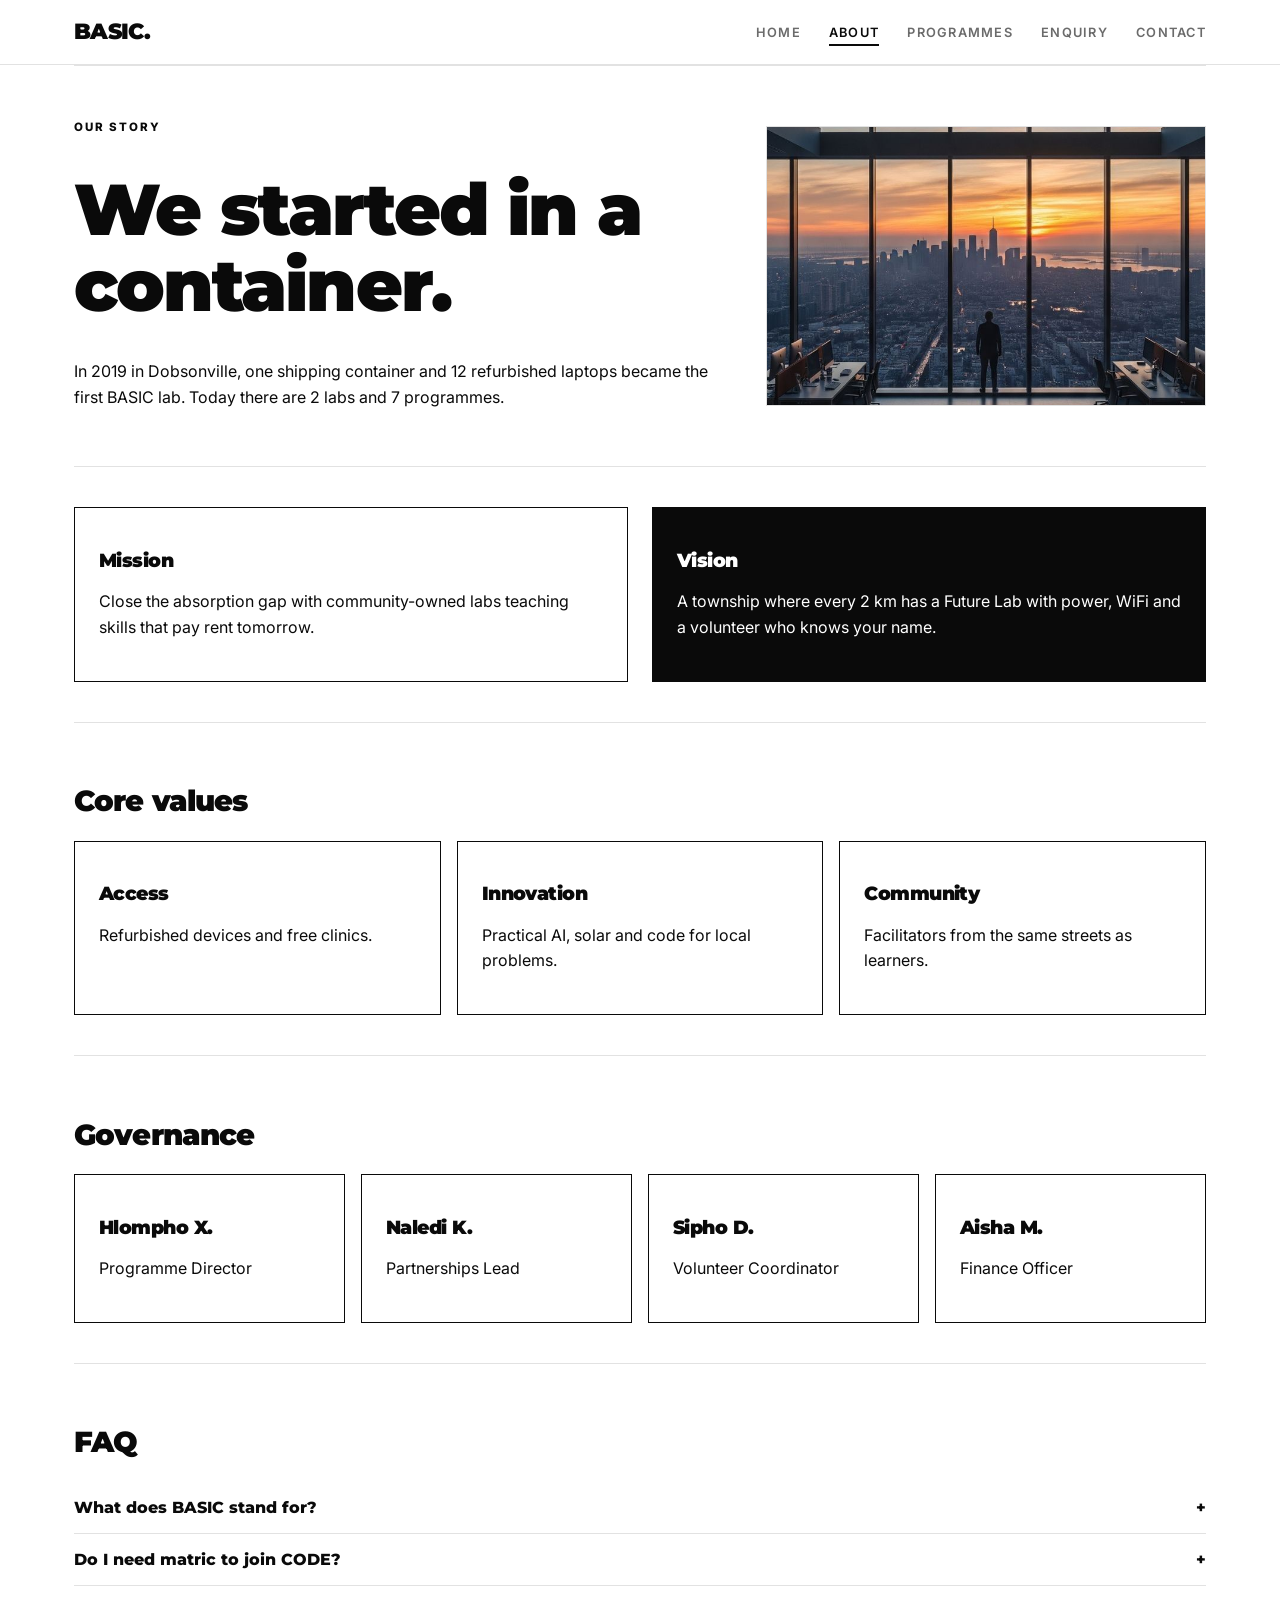
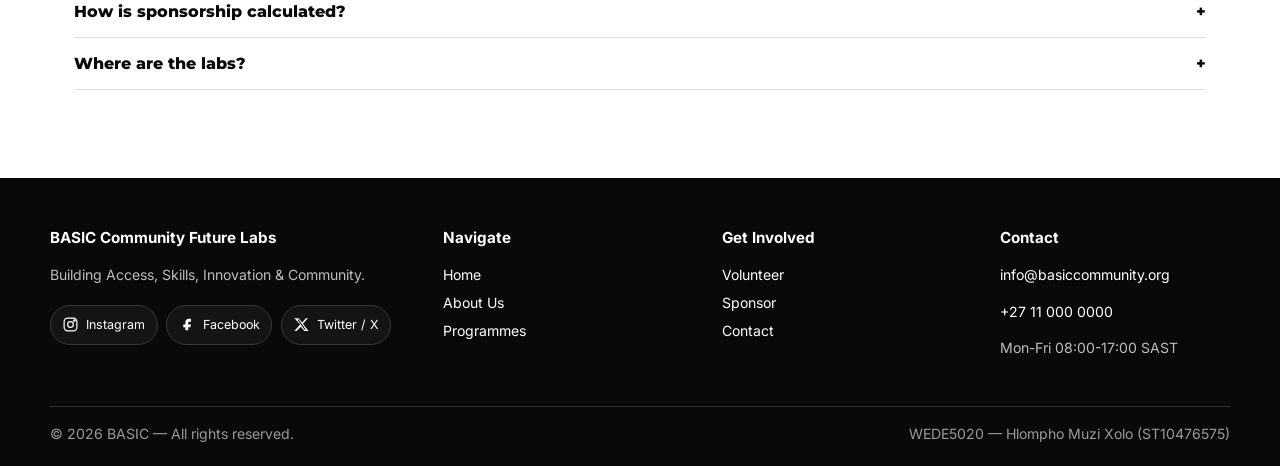
==== about.html @ a955abff "Build BASIC Community Future Labs website Co-authored-by: Copilot <223556219+Copilot@users.noreply.g" ====
<!DOCTYPE html>
<html lang="en">
<head>
<meta charset="UTF-8">
<meta name="viewport" content="width=device-width,initial-scale=1">
<title>About BASIC | Mission, Vision &amp; Team</title>
<meta name="description" content="Our story, mission, vision, values, governance and FAQ for BASIC Community Future Labs.">
<meta name="keywords" content="BASIC, about BASIC, mission, vision, core values, governance, FAQ, community labs, youth, Dobsonville, Umlazi, South Africa, Johannesburg, Durban">
<meta name="author" content="Hlompho Muzi Xolo">
<meta name="robots" content="index,follow">
<meta name="theme-color" content="#000000">
<!-- Add your live URL after deploying, e.g. https://your-site.netlify.app/about.html -->
<!-- <link rel="canonical" href="https://YOUR-SITE-URL/about.html"> -->

<!-- Open Graph / Twitter -->
<meta property="og:title" content="About BASIC | Mission, Vision &amp; Team">
<meta property="og:description" content="Our story, mission, vision, values, governance and FAQ for BASIC Community Future Labs.">
<meta property="og:type" content="website">
<meta property="og:site_name" content="BASIC">
<meta property="og:locale" content="en_ZA">
<meta property="og:image" content="images/TOGETHER.jpg">
<meta property="og:image:alt" content="BASIC makers working together in an urban workshop">
<meta name="twitter:card" content="summary_large_image">
<meta name="twitter:title" content="About BASIC | Mission, Vision &amp; Team">
<meta name="twitter:description" content="From one shipping container in Dobsonville to 2 labs and 7 programmes.">

<link rel="icon" href="images/favicon.svg" type="image/svg+xml">

<link rel="preconnect" href="https://fonts.googleapis.com">
<link rel="preconnect" href="https://fonts.gstatic.com" crossorigin>
<link href="https://fonts.googleapis.com/css2?family=Inter:wght@400;600;800&family=Montserrat:wght@700;900&display=swap" rel="stylesheet">
<link rel="stylesheet" href="css/style.css">
<link rel="stylesheet" href="css/part3.css">
<link rel="preload" as="image" href="images/visual.jpg">

<!-- Structured data: About page, organisation and FAQ -->
<script type="application/ld+json">
{
  "@context": "https://schema.org",
  "@graph": [
    {
      "@type": "AboutPage",
      "name": "About BASIC | Mission, Vision & Team",
      "description": "Our story, mission, vision, values, governance and FAQ for BASIC Community Future Labs.",
      "mainEntity": { "@id": "#basic" }
    },
    {
      "@type": "NGO",
      "@id": "#basic",
      "name": "BASIC",
      "alternateName": "Building Access, Skills, Innovation & Community",
      "foundingDate": "2019",
      "foundingLocation": "Dobsonville, Johannesburg",
      "email": "info@basiccommunity.org",
      "areaServed": ["Johannesburg", "Durban"],
      "founder": { "@type": "Person", "name": "Hlompho Muzi Xolo", "jobTitle": "Programme Director" }
    },
    {
      "@type": "FAQPage",
      "mainEntity": [
        {
          "@type": "Question",
          "name": "What does BASIC stand for?",
          "acceptedAnswer": { "@type": "Answer", "text": "Building Access, Skills, Innovation & Community." }
        },
        {
          "@type": "Question",
          "name": "Do I need matric to join CODE?",
          "acceptedAnswer": { "@type": "Answer", "text": "No. Beginner means beginner. We test attitude, not certificates." }
        },
        {
          "@type": "Question",
          "name": "How is sponsorship calculated?",
          "acceptedAnswer": { "@type": "Answer", "text": "Base rate x months / 12 x tier (Community 0.7, Standard 1, Premium 1.5). Bases: Lab R25,000, Programme R12,000, Equipment R8,000." }
        },
        {
          "@type": "Question",
          "name": "Where are the labs?",
          "acceptedAnswer": { "@type": "Answer", "text": "Dobsonville, Johannesburg and Umlazi, Durban. See the Contact page." }
        }
      ]
    }
  ]
}
</script>
</head>

<body>
<a class="skip" href="#main">Skip to main content</a>

<header>
  <div class="wrap bar">
    <a class="logo" href="index.html" aria-label="BASIC home">BASIC.</a>
    <button type="button" class="nav-toggle" aria-label="Toggle menu" aria-expanded="false" aria-controls="nav">&#9776;</button>
    <nav id="nav" aria-label="Main">
      <a href="index.html">Home</a>
      <a href="about.html" class="active" aria-current="page">About</a>
      <a href="programmes.html">Programmes</a>
      <a href="enquiry.html">Enquiry</a>
      <a href="contact.html">Contact</a>
    </nav>
  </div>
</header>

<main id="main" class="wrap" tabindex="-1">

  <section class="about-hero reveal" aria-labelledby="about-title">
    <div>
      <p class="kicker">OUR STORY</p>
      <h1 id="about-title">We started in a container.</h1>
      <p>In 2019 in Dobsonville, one shipping container and 12 refurbished laptops became the first BASIC lab. Today there are 2 labs and 7 programmes.</p>
    </div>
    <img src="images/visual.jpg" alt="BASIC community members learning and working together" fetchpriority="high" decoding="async">
  </section>

  <section class="reveal two" aria-label="Mission and vision">
    <div class="card">
      <h3>Mission</h3>
      <p>Close the absorption gap with community-owned labs teaching skills that pay rent tomorrow.</p>
    </div>
    <div class="card dark">
      <h3>Vision</h3>
      <p>A township where every 2&nbsp;km has a Future Lab with power, WiFi and a volunteer who knows your name.</p>
    </div>
  </section>

  <section class="reveal" aria-labelledby="values-title">
    <h2 id="values-title">Core values</h2>
    <div class="three">
      <div class="card"><h3>Access</h3><p>Refurbished devices and free clinics.</p></div>
      <div class="card"><h3>Innovation</h3><p>Practical AI, solar and code for local problems.</p></div>
      <div class="card"><h3>Community</h3><p>Facilitators from the same streets as learners.</p></div>
    </div>
  </section>

  <section class="reveal" aria-labelledby="gov-title">
    <h2 id="gov-title">Governance</h2>
    <div class="four">
      <div class="card"><h3>Hlompho X.</h3><p>Programme Director</p></div>
      <div class="card"><h3>Naledi K.</h3><p>Partnerships Lead</p></div>
      <div class="card"><h3>Sipho D.</h3><p>Volunteer Coordinator</p></div>
      <div class="card"><h3>Aisha M.</h3><p>Finance Officer</p></div>
    </div>
  </section>

  <section class="reveal" aria-labelledby="faq-title">
    <h2 id="faq-title">FAQ</h2>
    <div class="accordion">
      <div class="acc-item">
        <button type="button" class="acc-btn" id="faq-q1" aria-expanded="false" aria-controls="faq-a1">What does BASIC stand for?<span aria-hidden="true">+</span></button>
        <div class="acc-panel" id="faq-a1" role="region" aria-labelledby="faq-q1"><p>Building Access, Skills, Innovation &amp; Community.</p></div>
      </div>
      <div class="acc-item">
        <button type="button" class="acc-btn" id="faq-q2" aria-expanded="false" aria-controls="faq-a2">Do I need matric to join CODE?<span aria-hidden="true">+</span></button>
        <div class="acc-panel" id="faq-a2" role="region" aria-labelledby="faq-q2"><p>No. Beginner means beginner. We test attitude, not certificates.</p></div>
      </div>
      <div class="acc-item">
        <button type="button" class="acc-btn" id="faq-q3" aria-expanded="false" aria-controls="faq-a3">How is sponsorship calculated?<span aria-hidden="true">+</span></button>
        <div class="acc-panel" id="faq-a3" role="region" aria-labelledby="faq-q3"><p>Base rate &times; months / 12 &times; tier (Community 0.7, Standard 1, Premium 1.5). Bases: Lab R25,000, Programme R12,000, Equipment R8,000.</p></div>
      </div>
      <div class="acc-item">
        <button type="button" class="acc-btn" id="faq-q4" aria-expanded="false" aria-controls="faq-a4">Where are the labs?<span aria-hidden="true">+</span></button>
        <div class="acc-panel" id="faq-a4" role="region" aria-labelledby="faq-q4"><p>Dobsonville, Johannesburg and Umlazi, Durban. See the <a href="contact.html">Contact page</a>.</p></div>
      </div>
    </div>
  </section>

</main>

<!-- Footer: professional contact and social information -->
<footer class="site-footer">
  <div class="container footer-grid">
    <div><h4>BASIC Community Future Labs</h4><p>Building Access, Skills, Innovation &amp; Community.</p><div class="footer-social" aria-label="Social media"><a href="https://www.instagram.com/" target="_blank" rel="noopener noreferrer" aria-label="Instagram"><svg viewBox="0 0 24 24" aria-hidden="true"><rect x="3" y="3" width="18" height="18" rx="5"></rect><circle cx="12" cy="12" r="4"></circle><circle cx="17.5" cy="6.5" r="1"></circle></svg><span>Instagram</span></a><a href="https://www.facebook.com/" target="_blank" rel="noopener noreferrer" aria-label="Facebook"><svg viewBox="0 0 24 24" aria-hidden="true"><path d="M14 8h3V4h-3c-3 0-5 2-5 5v3H6v4h3v4h4v-4h3l1-4h-4V9c0-.6.4-1 1-1z"></path></svg><span>Facebook</span></a><a href="https://twitter.com/" target="_blank" rel="noopener noreferrer" aria-label="Twitter"><svg viewBox="0 0 24 24" aria-hidden="true"><path d="M18 3h3l-7 8 8 10h-6l-5-6-6 6H2l8-9-8-9h6l5 6 5-6zm-2 16h2L8 5H6l10 14z"></path></svg><span>Twitter / X</span></a></div></div>
    <div><h4>Navigate</h4><ul><li><a href="index.html">Home</a></li><li><a href="about.html">About Us</a></li><li><a href="programmes.html">Programmes</a></li></ul></div>
    <div><h4>Get Involved</h4><ul><li><a href="enquiry.html">Volunteer</a></li><li><a href="enquiry.html">Sponsor</a></li><li><a href="contact.html">Contact</a></li></ul></div>
    <div><h4>Contact</h4><p><a href="mailto:info@basiccommunity.org">info@basiccommunity.org</a></p><p><a href="tel:+27110000000">+27 11 000 0000</a></p><p>Mon-Fri 08:00-17:00 SAST</p></div>
  </div>
  <div class="container footer-bottom"><p>&copy; 2026 BASIC — All rights reserved.</p><p>WEDE5020 — Hlompho Muzi Xolo (ST10476575)</p></div>
</footer>

<!-- Lightbox (hooks unchanged for js/part3.js) -->
<div class="lb" id="lb" role="dialog" aria-modal="true" aria-label="Image viewer">
  <button type="button" id="lb-x" aria-label="Close image viewer">Close</button>
  <button type="button" id="lb-p" aria-label="Previous image">&lsaquo;</button>
  <figure><img id="lb-img" alt=""><figcaption id="lb-cap"></figcaption></figure>
  <button type="button" id="lb-n" aria-label="Next image">&rsaquo;</button>
</div>

<!-- Modal (hooks unchanged for js/part3.js) -->
<div class="modal" id="modal" role="dialog" aria-modal="true" aria-labelledby="modal-title">
  <div class="box">
    <h3 id="modal-title">Thank you</h3>
    <p id="modal-text"></p>
    <button type="button" class="btn" id="modal-x">Close</button>
  </div>
</div>

<noscript><p style="text-align:center;padding:1rem">The FAQ answers and image viewer need JavaScript to open and close. Contact us at info@basiccommunity.org if you need them.</p></noscript>

<script src="js/part3.js"></script>
</body>
</html>
---- css/style.css ----
*{box-sizing:border-box}html{scroll-behavior:smooth}
:root{--bg:#fff;--soft:#f2f2f2;--text:#0a0a0a;--muted:#6b6b6b;--line:#e2e2e2}
@media(prefers-color-scheme:dark){:root{--bg:#0a0a0a;--soft:#151515;--text:#f5f5f5;--muted:#a0a0a0;--line:#2a2a2a}}
body{margin:0;font:16px/1.6 Inter,system-ui,sans-serif;background:var(--bg);color:var(--text)}
h1,h2,h3,.logo{font-family:Montserrat,sans-serif;font-weight:900;letter-spacing:-.03em;line-height:1.05}
h1{font-size:clamp(2.2rem,6vw,4.5rem);margin:.5em 0}h2{font-size:1.8rem}img{max-width:100%;display:block}
.wrap{max-width:1180px;margin:0 auto;padding:0 1.5rem}.skip{position:absolute;left:-999px}.skip:focus{left:.5rem;top:.5rem;background:#000;color:#fff;padding:.5rem 1rem;z-index:99}
header{position:sticky;top:0;z-index:40;background:var(--bg);border-bottom:1px solid var(--line)}.bar{display:flex;align-items:center;justify-content:space-between;height:64px}
.logo{font-size:1.4rem;text-decoration:none;color:inherit}nav a{margin-left:1.5rem;text-decoration:none;color:var(--muted);text-transform:uppercase;font-size:.8rem;letter-spacing:.1em;font-weight:600;border-bottom:2px solid transparent;padding-bottom:4px}
nav a:hover,nav a.active{color:var(--text);border-color:var(--text)}.nav-toggle{display:none;background:none;border:1px solid var(--line);color:inherit;font-size:1.3rem;padding:.2rem .7rem}
.btn{display:inline-block;background:var(--text);color:var(--bg);border:1px solid var(--text);padding:.8rem 1.5rem;text-transform:uppercase;letter-spacing:.1em;font-size:.8rem;font-weight:800;text-decoration:none;cursor:pointer;margin:.3rem .3rem .3rem 0}
.btn:hover,.btn:focus-visible{opacity:.8}.btn.ghost{background:transparent;color:var(--text)}
.hero{display:grid;grid-template-columns:1.1fr .9fr;gap:2rem;padding:4rem 0}.tag{border:1px solid var(--text);padding:.2rem .7rem;font-size:.7rem;text-transform:uppercase;letter-spacing:.1em;font-weight:700}
.stats{display:grid;grid-template-columns:1fr 1fr;gap:1rem;align-self:start;background:var(--soft);padding:1rem;border:1px solid var(--line)}.stats div{padding:1.2rem;border:1px solid var(--line)}.stats .dark,.card.dark{background:var(--text);color:var(--bg)}
.stats b{display:block;font:900 2.2rem Montserrat}.stats span{font-size:.75rem;text-transform:uppercase;letter-spacing:.06em}
section{padding:2.5rem 0;border-top:1px solid var(--line)}.two{display:grid;grid-template-columns:1fr 1fr;gap:1.5rem}.three{display:grid;grid-template-columns:repeat(3,1fr);gap:1rem}.four{display:grid;grid-template-columns:repeat(4,1fr);gap:1rem}
.card{border:1px solid var(--text);padding:1.5rem}.quote{background:var(--text);color:var(--bg);padding:2.5rem;font-size:1.3rem}
.tabs{display:flex;margin:1rem 0}.tab{padding:.8rem 1.5rem;border:1px solid var(--line);background:var(--bg);color:var(--text);cursor:pointer;text-transform:uppercase;font-weight:800;font-size:.75rem;letter-spacing:.1em}.tab.active{background:var(--text);color:var(--bg)}
.form{max-width:760px;border:1px solid var(--text);padding:1.5rem;margin-top:1rem}.fg{margin-bottom:1rem}label{display:block;font-size:.72rem;text-transform:uppercase;letter-spacing:.1em;font-weight:700}
input,select,textarea{width:100%;padding:.6rem;border:1px solid var(--text);background:var(--bg);color:var(--text);font:inherit;margin-top:.25rem}
footer{background:#000;color:#fff;margin-top:3rem;padding:2rem 0}.fgrid{display:grid;grid-template-columns:repeat(3,1fr);gap:2rem;font-size:.85rem}footer a{color:#fff}
@media(max-width:1024px){.four{grid-template-columns:1fr 1fr}.hero{grid-template-columns:1fr}}
@media(max-width:768px){.nav-toggle{display:block}nav{display:none;position:absolute;top:64px;left:0;right:0;background:var(--bg);border-bottom:1px solid var(--line);padding:1rem 1.5rem}nav.open{display:flex;flex-direction:column}nav a{margin:0;padding:.6rem 0}.two,.three,.fgrid{grid-template-columns:1fr}}
@media(max-width:480px){.four{grid-template-columns:1fr}.stats{grid-template-columns:1fr}}
---- css/part3.css ----
#splash{position:fixed;inset:0;z-index:100;background:#000;color:#fff;display:grid;place-items:center;font:900 clamp(3rem,12vw,7rem) Montserrat;animation:out .6s ease 2s forwards}@keyframes out{to{opacity:0;visibility:hidden}}
.reveal{opacity:0;transform:translateY(18px);transition:opacity .6s,transform .6s}.reveal.is-visible{opacity:1;transform:none}
.gallery-animation{width:100%;height:auto;max-height:420px;object-fit:cover;margin-bottom:10px}.gallery-grid{display:flex;gap:10px;overflow:hidden;align-items:stretch}.gallery-grid img{flex:0 0 calc((100% - 20px)/3);width:calc((100% - 20px)/3);aspect-ratio:4/3;object-fit:cover;background:#d9d9d9;filter:grayscale(1);cursor:zoom-in;animation:galleryMove 18s ease-in-out infinite alternate;transition:filter .3s}.gallery-grid img:first-child{flex-basis:44%;width:44%;aspect-ratio:16/9}.gallery-grid img:nth-child(2){flex-basis:28%;width:28%}@keyframes galleryMove{from{transform:translateX(-3px) scale(1)}to{transform:translateX(3px) scale(1.015)}}.gallery-grid img:hover{filter:none}
.lb{position:fixed;inset:0;z-index:90;background:rgba(0,0,0,.92);display:none;align-items:center;justify-content:center;gap:1rem;color:#fff}.lb.open{display:flex}.lb figure{margin:0;max-width:80vw;text-align:center}.lb img{max-height:70vh;margin:auto}.lb button{background:none;border:1px solid #fff;color:#fff;padding:.5rem 1rem;cursor:pointer}#lb-x{position:absolute;top:1rem;right:1rem}
.acc-btn{width:100%;display:flex;justify-content:space-between;padding:1rem 0;background:none;border:0;border-bottom:1px solid var(--line);color:inherit;font:800 1rem Montserrat;cursor:pointer;text-align:left}.acc-panel{max-height:0;overflow:hidden;transition:max-height .35s}.acc-panel p{color:var(--muted);margin:1rem 0}
.modal{position:fixed;inset:0;z-index:80;background:rgba(0,0,0,.6);display:none;place-items:center}.modal.open{display:grid}.modal .box{background:var(--bg);padding:2rem;max-width:520px;border:1px solid var(--text);white-space:pre-wrap}
.tools{display:flex;flex-wrap:wrap;gap:1rem;align-items:end;background:var(--soft);padding:1rem;border:1px solid var(--line)}.tools .fg{margin:0;flex:1;min-width:160px}#prog-count{font-weight:800;font-size:.8rem}
.prog{display:grid;grid-template-columns:150px 1fr 170px;gap:1.5rem;padding:1.5rem;border-bottom:1px solid var(--line)}.prog mark{background:#fef08a;color:#000}.badge{background:var(--text);color:var(--bg);padding:.1rem .5rem;font-weight:800;font-size:.75rem}
.field-error{color:#dc2626;font-size:.75rem;min-height:1em;display:block}input.invalid,textarea.invalid{border-color:#dc2626}input.valid,textarea.valid{border-color:#16a34a}
.form-result{margin-top:1rem;padding:1rem;background:var(--soft);border:1px dashed var(--text);white-space:pre-wrap;font:.8rem/1.6 monospace}.map{height:280px;background:var(--soft);border:1px solid var(--line);margin:.5rem 0}
@media(max-width:768px){.prog{grid-template-columns:1fr}.gallery-grid{grid-template-columns:1fr 1fr}}
@media(prefers-reduced-motion:reduce){.reveal{transition:none;opacity:1;transform:none}}

.progress{position:fixed;top:0;left:0;height:3px;width:0;background:var(--text);z-index:120}
#splash span{display:inline-block;animation:sl .5s both;animation-delay:calc(var(--i)*.12s)}@keyframes sl{from{transform:translateY(40px);opacity:0}}
.w{display:inline-block;overflow:hidden;vertical-align:bottom;padding-bottom:.08em}.w>span{display:inline-block;transform:translateY(110%);animation:up .8s cubic-bezier(.2,.8,.2,1) forwards;animation-delay:calc(var(--base,.1s) + var(--i)*80ms)}@keyframes up{to{transform:none}}
.marquee{overflow:hidden;background:var(--text);color:var(--bg);padding:.9rem 0;white-space:nowrap;margin:0 calc(50% - 50vw);width:100vw}
.track{display:inline-flex;animation:mq 30s linear infinite}.marquee:hover .track{animation-play-state:paused}.track span{padding-right:3rem;font:900 1rem Montserrat;letter-spacing:.2em}@keyframes mq{to{transform:translateX(-50%)}}
.reveal.is-visible .stagger>*{animation:rise .7s cubic-bezier(.2,.8,.2,1) backwards;animation-delay:calc(var(--base,.1s) + var(--i)*90ms)}@keyframes rise{from{opacity:0;transform:translateY(28px)}}
.card,.stats div{transition:transform .25s,box-shadow .25s}.card:hover{transform:translateY(-6px);box-shadow:6px 6px 0 var(--text)}.stats div:hover{transform:translateY(-4px)}
.btn{transition:transform .2s,box-shadow .2s,opacity .2s}.btn:hover{transform:translate(-2px,-2px);box-shadow:4px 4px 0 var(--muted);opacity:1}
nav a{transition:color .2s,border-color .2s}.gallery-grid img{transition:filter .4s,transform .4s}.gallery-grid img:hover{transform:scale(1.04);position:relative;z-index:2}
.prog{animation:rise .5s backwards;transition:background .2s}.prog:hover{background:var(--soft)}main{animation:fade .6s}@keyframes fade{from{opacity:0}}
@media(prefers-reduced-motion:reduce){*,*::before,*::after{animation-duration:.01ms!important;animation-iteration-count:1!important;transition-duration:.01ms!important}.w>span{transform:none}.track{animation:none}}

.hero-image{width:100vw;max-width:none;margin:0 calc(50% - 50vw) 1rem;border-top:1px solid var(--line);padding-top:1rem;text-align:center}.hero-image img{display:block;width:100%;height:360px;object-fit:cover;background:#e8e8e8}.hero-image figcaption{font-size:.75rem;color:var(--muted);text-transform:uppercase;letter-spacing:.08em;margin-top:.5rem}
.page-heading,.about-hero{display:grid;grid-template-columns:1.2fr .8fr;gap:2rem;align-items:center}.page-heading img,.about-hero img{width:100%;max-height:280px;object-fit:cover;border:1px solid var(--line)}.kicker{font-size:.72rem;font-weight:800;letter-spacing:.16em;text-transform:uppercase;margin-bottom:.5rem}.prog-image{width:150px;height:95px;object-fit:cover;margin-bottom:.75rem;border:1px solid var(--line)}
@media(max-width:768px){.page-heading,.about-hero{grid-template-columns:1fr}.page-heading img,.about-hero img{max-height:220px}.prog-image{width:100%;height:180px}.hero-image img{max-height:280px}.gallery-animation{max-height:260px}.gallery-grid{gap:8px;overflow-x:auto;scroll-snap-type:x mandatory}.gallery-grid img,.gallery-grid img:first-child,.gallery-grid img:nth-child(2){flex-basis:78%;width:78%;aspect-ratio:4/3;scroll-snap-align:start;animation:none}}

/* Professional footer */
.site-footer{background:#090909;color:#f5f5f5;padding:3rem 0 1.25rem}.site-footer .container{width:min(1180px,calc(100% - 3rem));margin-inline:auto}.footer-grid{display:grid;grid-template-columns:1.5fr repeat(3,1fr);gap:3rem}.site-footer h4{margin:0 0 .9rem;color:#fff;font-size:.95rem}.site-footer p,.site-footer li{color:#bdbdbd;font-size:.88rem}.site-footer ul{list-style:none;padding:0;margin:0}.site-footer li+li{margin-top:.35rem}.site-footer a{color:#fff;text-decoration:none}.site-footer a:hover{color:#f6c344}.footer-social{display:flex;flex-wrap:wrap;gap:.55rem;margin-top:1.15rem}.footer-social a{display:inline-flex;align-items:center;gap:.45rem;padding:.55rem .7rem;border:1px solid #383838;border-radius:999px;background:#141414;font-size:.78rem}.footer-social a:hover{border-color:#f6c344}.footer-social svg{width:17px;height:17px;fill:none;stroke:currentColor;stroke-width:1.7}.footer-social a:nth-child(2) svg,.footer-social a:nth-child(3) svg{fill:currentColor;stroke:none}.footer-bottom{display:flex;justify-content:space-between;gap:1rem;margin-top:2rem;padding-top:1rem;border-top:1px solid #303030;font-size:.78rem}.footer-bottom p{margin:0;color:#9a9a9a}
@media(max-width:900px){.footer-grid{grid-template-columns:1fr 1fr}.footer-bottom{flex-direction:column}.footer-social span{display:none}}
@media(max-width:520px){.site-footer .container{width:min(1180px,calc(100% - 2rem))}.footer-grid{grid-template-columns:1fr;gap:2rem}}

.gallery-animation {
  display: block;
  width: 100%;
  max-width: 720px;
  height: auto;
  margin: 1rem auto 2rem;
  border-radius: 12px;
}

.gallery-grid {
  display: grid;
  grid-template-columns: repeat(3, 1fr);
  gap: 1rem;
  overflow: visible;
}

.gallery-grid img,
.gallery-grid img:first-child,
.gallery-grid img:nth-child(2) {
  width: 100%;
  flex: none;
  aspect-ratio: 4 / 3;
  object-fit: cover;
  border-radius: 12px;
  filter: none;
  animation: none;
  cursor: pointer;
  transition: transform .25s ease, filter .25s ease;
}

.gallery-grid img:hover {
  transform: scale(1.03);
  filter: brightness(1.08);
}

/* Tablet: 2 columns */
@media (max-width: 900px) {
  .gallery-grid { grid-template-columns: repeat(2, 1fr); overflow: visible; }
}

/* Phone: 1 column */
@media (max-width: 520px) {
  .gallery-grid { grid-template-columns: 1fr; overflow: visible; }
}
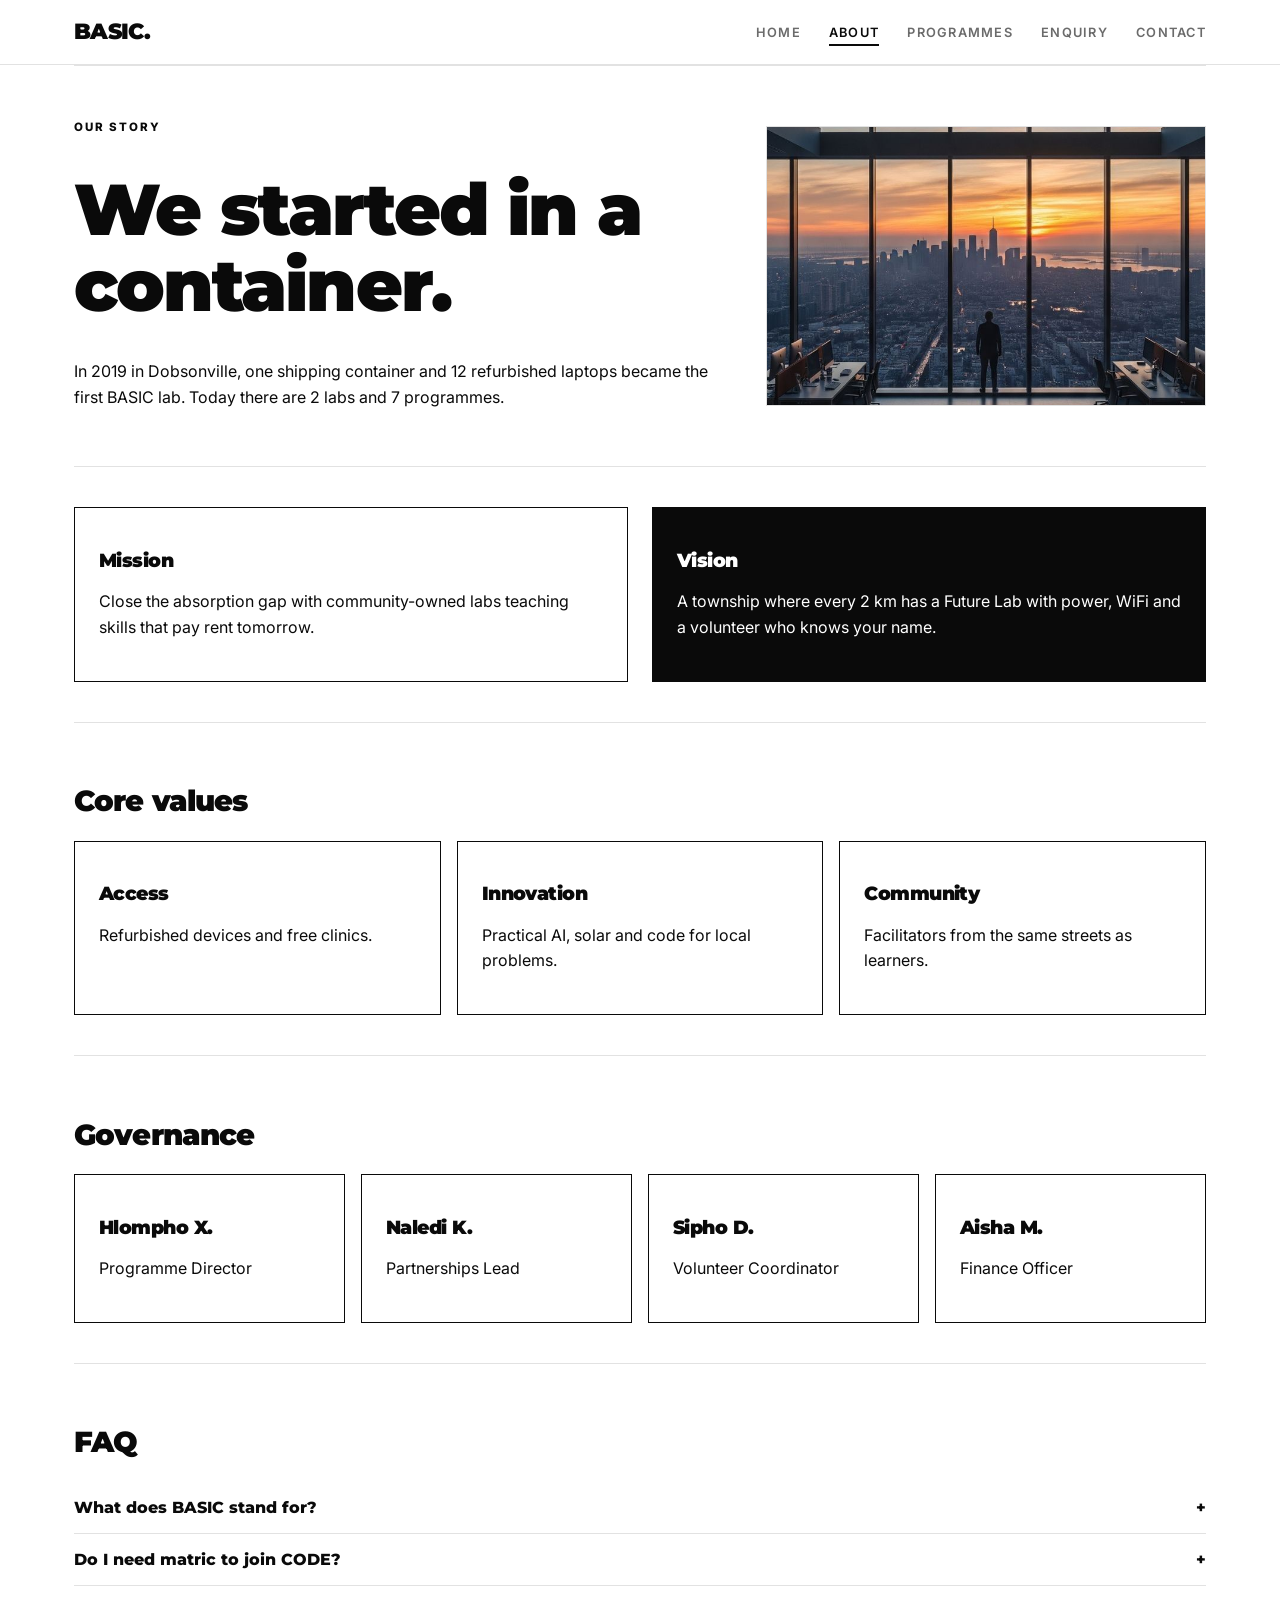
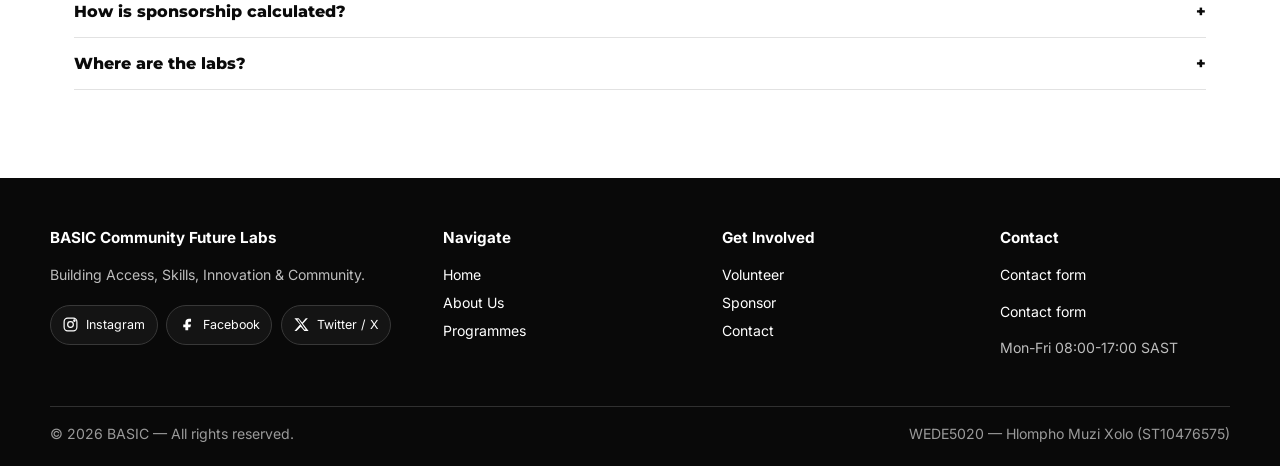
==== commit aaba8959: "Remove remaining placeholder contact details Co-authored-by: Copilot <223556219+Copilot@users.norepl" ====
--- a/about.html
+++ b/about.html
@@ -8,8 +8,8 @@
 <meta name="keywords" content="BASIC, about BASIC, mission, vision, core values, governance, FAQ, community labs, youth, Dobsonville, Umlazi, South Africa, Johannesburg, Durban">
 <meta name="author" content="Hlompho Muzi Xolo">
 <meta name="robots" content="index,follow">
-<meta name="theme-color" content="#000000">
-<!-- Add your live URL after deploying, e.g. https://your-site.netlify.app/about.html -->
+<meta name="theme-color" content="#000000"><link rel="canonical" href="https://44xolo.github.io/BASIC/about.html">
+
 <!-- <link rel="canonical" href="https://YOUR-SITE-URL/about.html"> -->
 
 <!-- Open Graph / Twitter -->
@@ -51,7 +51,7 @@
       "alternateName": "Building Access, Skills, Innovation & Community",
       "foundingDate": "2019",
       "foundingLocation": "Dobsonville, Johannesburg",
-      "email": "info@basiccommunity.org",
+      "email": "Use the contact form",
       "areaServed": ["Johannesburg", "Durban"],
       "founder": { "@type": "Person", "name": "Hlompho Muzi Xolo", "jobTitle": "Programme Director" }
     },
@@ -173,7 +173,7 @@
     <div><h4>BASIC Community Future Labs</h4><p>Building Access, Skills, Innovation &amp; Community.</p><div class="footer-social" aria-label="Social media"><a href="https://www.instagram.com/" target="_blank" rel="noopener noreferrer" aria-label="Instagram"><svg viewBox="0 0 24 24" aria-hidden="true"><rect x="3" y="3" width="18" height="18" rx="5"></rect><circle cx="12" cy="12" r="4"></circle><circle cx="17.5" cy="6.5" r="1"></circle></svg><span>Instagram</span></a><a href="https://www.facebook.com/" target="_blank" rel="noopener noreferrer" aria-label="Facebook"><svg viewBox="0 0 24 24" aria-hidden="true"><path d="M14 8h3V4h-3c-3 0-5 2-5 5v3H6v4h3v4h4v-4h3l1-4h-4V9c0-.6.4-1 1-1z"></path></svg><span>Facebook</span></a><a href="https://twitter.com/" target="_blank" rel="noopener noreferrer" aria-label="Twitter"><svg viewBox="0 0 24 24" aria-hidden="true"><path d="M18 3h3l-7 8 8 10h-6l-5-6-6 6H2l8-9-8-9h6l5 6 5-6zm-2 16h2L8 5H6l10 14z"></path></svg><span>Twitter / X</span></a></div></div>
     <div><h4>Navigate</h4><ul><li><a href="index.html">Home</a></li><li><a href="about.html">About Us</a></li><li><a href="programmes.html">Programmes</a></li></ul></div>
     <div><h4>Get Involved</h4><ul><li><a href="enquiry.html">Volunteer</a></li><li><a href="enquiry.html">Sponsor</a></li><li><a href="contact.html">Contact</a></li></ul></div>
-    <div><h4>Contact</h4><p><a href="mailto:info@basiccommunity.org">info@basiccommunity.org</a></p><p><a href="tel:+27110000000">+27 11 000 0000</a></p><p>Mon-Fri 08:00-17:00 SAST</p></div>
+    <div><h4>Contact</h4><p><a href="contact.html">Contact form</a></p><p><a href="contact.html">Contact form</a></p><p>Mon-Fri 08:00-17:00 SAST</p></div>
   </div>
   <div class="container footer-bottom"><p>&copy; 2026 BASIC — All rights reserved.</p><p>WEDE5020 — Hlompho Muzi Xolo (ST10476575)</p></div>
 </footer>
@@ -195,7 +195,7 @@
   </div>
 </div>
 
-<noscript><p style="text-align:center;padding:1rem">The FAQ answers and image viewer need JavaScript to open and close. Contact us at info@basiccommunity.org if you need them.</p></noscript>
+<noscript><p style="text-align:center;padding:1rem">The FAQ answers and image viewer need JavaScript to open and close. Contact us at Contact form if you need them.</p></noscript>
 
 <script src="js/part3.js"></script>
 </body>
--- a/css/style.css
+++ b/css/style.css
@@ -22,3 +22,11 @@
 @media(max-width:1024px){.four{grid-template-columns:1fr 1fr}.hero{grid-template-columns:1fr}}
 @media(max-width:768px){.nav-toggle{display:block}nav{display:none;position:absolute;top:64px;left:0;right:0;background:var(--bg);border-bottom:1px solid var(--line);padding:1rem 1.5rem}nav.open{display:flex;flex-direction:column}nav a{margin:0;padding:.6rem 0}.two,.three,.fgrid{grid-template-columns:1fr}}
 @media(max-width:480px){.four{grid-template-columns:1fr}.stats{grid-template-columns:1fr}}
+
+/* Consistent keyboard and interaction states */
+a:focus-visible,button:focus-visible,input:focus-visible,select:focus-visible,textarea:focus-visible,[tabindex]:focus-visible{outline:3px solid #f6c344;outline-offset:3px}
+a:active,button:active,.btn:active{transform:translateY(1px)}
+button:disabled,input:disabled,select:disabled,textarea:disabled{cursor:not-allowed;opacity:.55}
+input[type="checkbox"]:checked,input[type="radio"]:checked{accent-color:var(--text)}
+.tab[aria-selected="true"]{background:var(--text);color:var(--bg)}
+.acc-btn[aria-expanded="true"]{border-bottom-color:#f6c344}
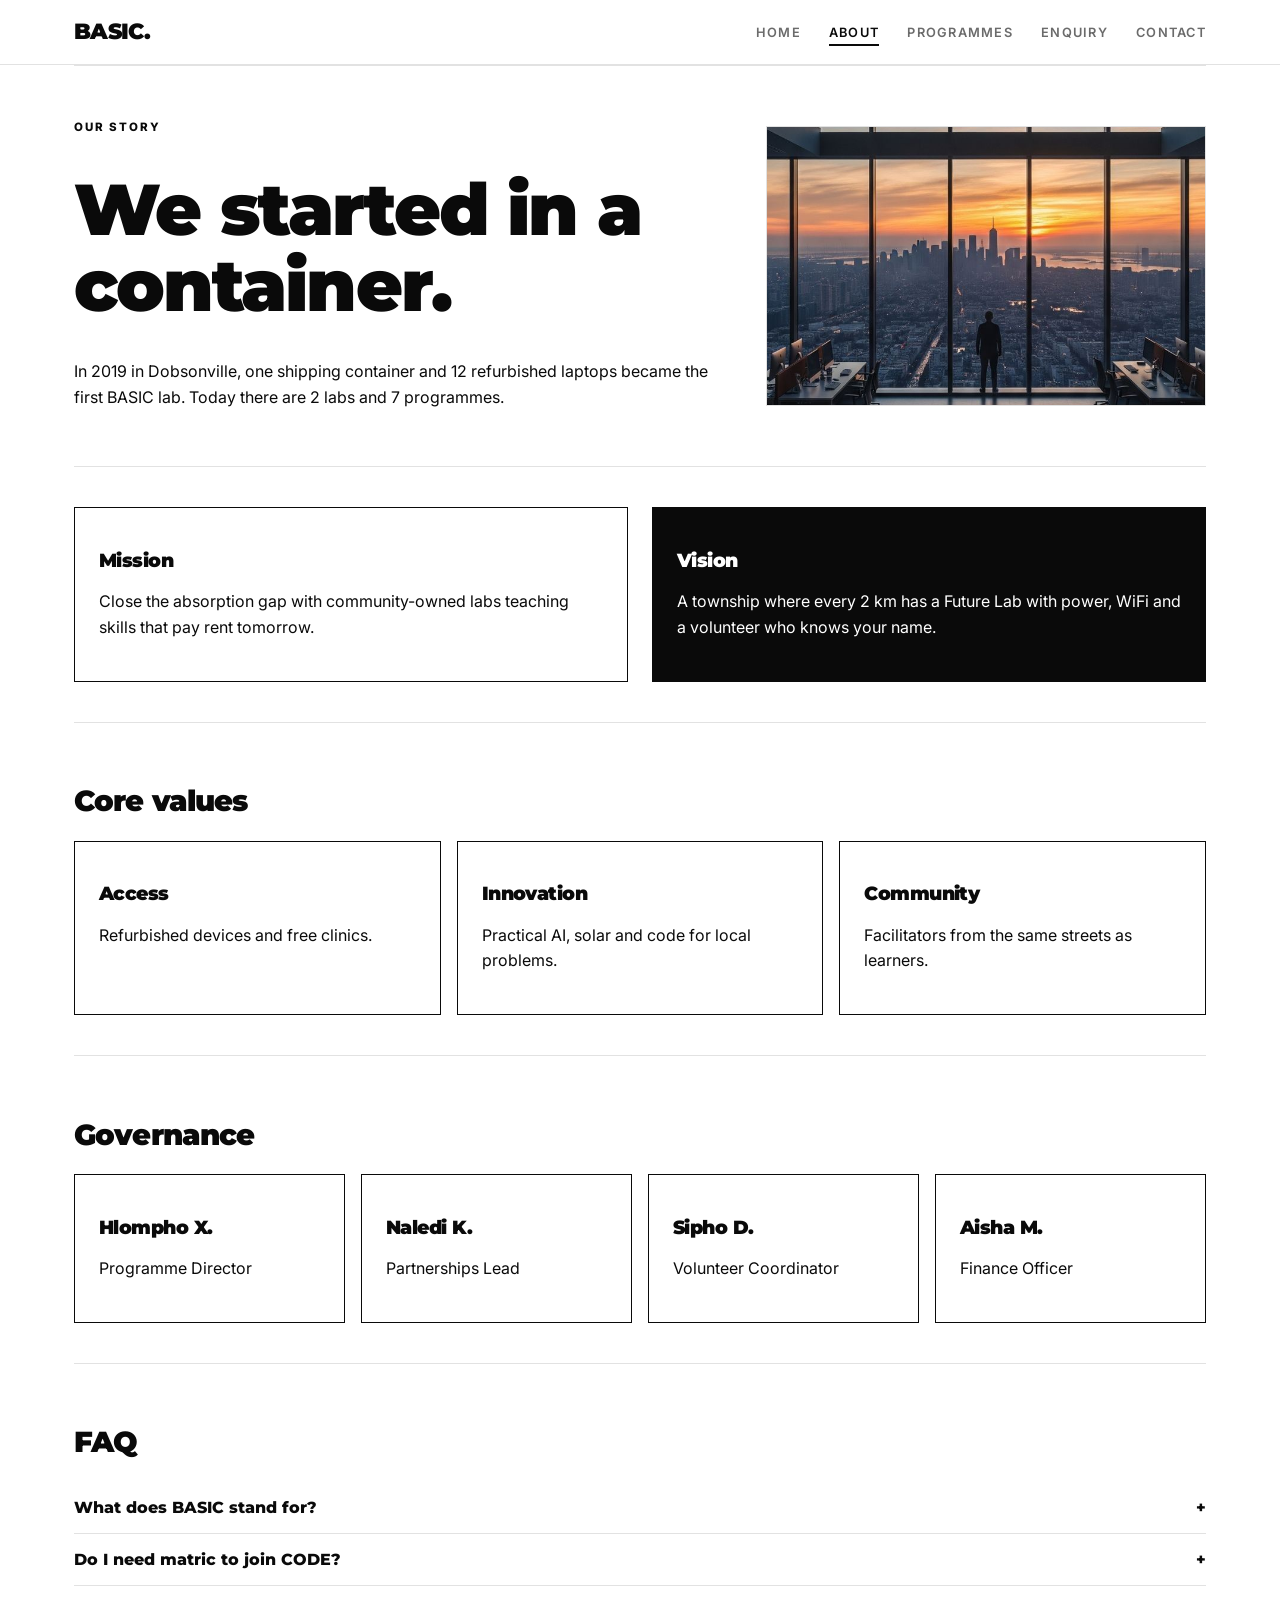
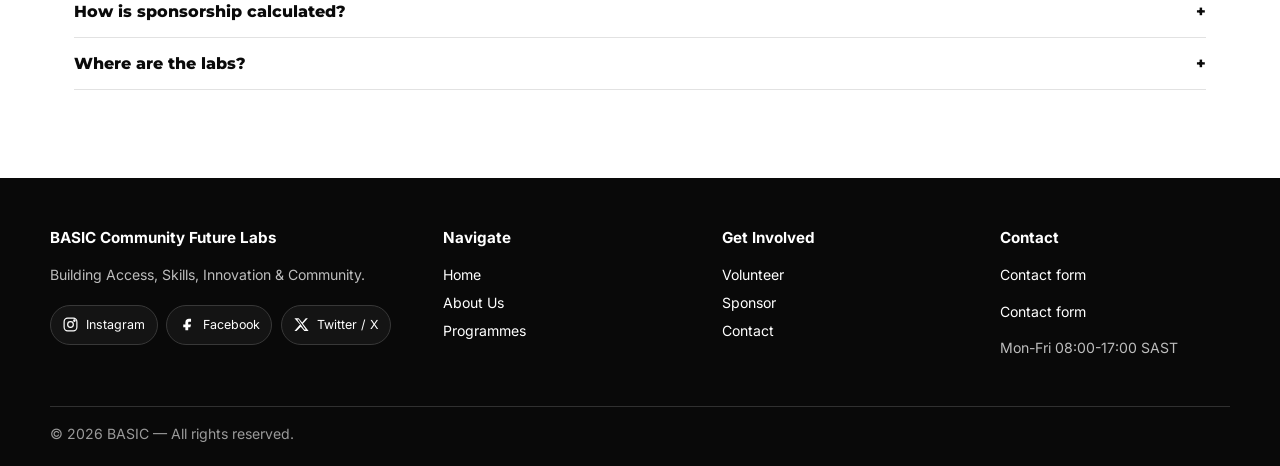
==== commit f252b06c: "docs: update project documentation and accessibility Co-authored-by: Copilot <223556219+Copilot@user" ====
--- a/about.html
+++ b/about.html
@@ -4,21 +4,19 @@
 <meta charset="UTF-8">
 <meta name="viewport" content="width=device-width,initial-scale=1">
 <title>About BASIC | Mission, Vision &amp; Team</title>
-<meta name="description" content="Our story, mission, vision, values, governance and FAQ for BASIC Community Future Labs.">
+<meta name="description" content="Discover BASIC Community Future Labs, our South African community story, mission, vision, values, governance, team and answers to frequently asked questions.">
 <meta name="keywords" content="BASIC, about BASIC, mission, vision, core values, governance, FAQ, community labs, youth, Dobsonville, Umlazi, South Africa, Johannesburg, Durban">
 <meta name="author" content="Hlompho Muzi Xolo">
 <meta name="robots" content="index,follow">
 <meta name="theme-color" content="#000000"><link rel="canonical" href="https://44xolo.github.io/BASIC/about.html">
 
-<!-- <link rel="canonical" href="https://YOUR-SITE-URL/about.html"> -->
-
-<!-- Open Graph / Twitter -->
+<!-- Social media preview information helps platforms display a useful title, description and image when this page is shared. -->
 <meta property="og:title" content="About BASIC | Mission, Vision &amp; Team">
-<meta property="og:description" content="Our story, mission, vision, values, governance and FAQ for BASIC Community Future Labs.">
+<meta property="og:description" content="Discover BASIC Community Future Labs, our South African community story, mission, vision, values, governance, team and answers to frequently asked questions.">
 <meta property="og:type" content="website">
 <meta property="og:site_name" content="BASIC">
 <meta property="og:locale" content="en_ZA">
-<meta property="og:image" content="images/TOGETHER.jpg">
+<meta property="og:image" content="https://44xolo.github.io/BASIC/images/TOGETHER.jpg">
 <meta property="og:image:alt" content="BASIC makers working together in an urban workshop">
 <meta name="twitter:card" content="summary_large_image">
 <meta name="twitter:title" content="About BASIC | Mission, Vision &amp; Team">
@@ -33,7 +31,7 @@
 <link rel="stylesheet" href="css/part3.css">
 <link rel="preload" as="image" href="images/visual.jpg">
 
-<!-- Structured data: About page, organisation and FAQ -->
+<!-- Search-engine structured data describes this About page, the organisation and its FAQ questions in a format search engines can understand. -->
 <script type="application/ld+json">
 {
   "@context": "https://schema.org",
@@ -86,8 +84,10 @@
 </head>
 
 <body>
+<!-- Keyboard and screen-reader users can select this link to bypass the navigation and move directly to the main page content. -->
 <a class="skip" href="#main">Skip to main content</a>
 
+<!-- The header contains the site identity and the main navigation links. -->
 <header>
   <div class="wrap bar">
     <a class="logo" href="index.html" aria-label="BASIC home">BASIC.</a>
@@ -102,8 +102,10 @@
   </div>
 </header>
 
+<!-- The main element contains the unique About page content. Each labelled section supports clear reading order and navigation. -->
 <main id="main" class="wrap" tabindex="-1">
 
+  <!-- Opening story: introduces how BASIC began and why the organisation exists. -->
   <section class="about-hero reveal" aria-labelledby="about-title">
     <div>
       <p class="kicker">OUR STORY</p>
@@ -113,6 +115,7 @@
     <img src="images/visual.jpg" alt="BASIC community members learning and working together" fetchpriority="high" decoding="async">
   </section>
 
+  <!-- Mission and vision cards explain the organisation's purpose and long-term goal. -->
   <section class="reveal two" aria-label="Mission and vision">
     <div class="card">
       <h3>Mission</h3>
@@ -124,6 +127,7 @@
     </div>
   </section>
 
+  <!-- The three values describe the principles that guide BASIC programmes. -->
   <section class="reveal" aria-labelledby="values-title">
     <h2 id="values-title">Core values</h2>
     <div class="three">
@@ -133,6 +137,7 @@
     </div>
   </section>
 
+  <!-- Governance cards provide the names and responsibilities of key team roles. -->
   <section class="reveal" aria-labelledby="gov-title">
     <h2 id="gov-title">Governance</h2>
     <div class="four">
@@ -143,6 +148,7 @@
     </div>
   </section>
 
+  <!-- The FAQ uses buttons and expandable panels. JavaScript updates these panels when a visitor selects a question. -->
   <section class="reveal" aria-labelledby="faq-title">
     <h2 id="faq-title">FAQ</h2>
     <div class="accordion">
@@ -167,7 +173,7 @@
 
 </main>
 
-<!-- Footer: professional contact and social information -->
+<!-- The footer repeats useful navigation and social links and identifies the organisation and student. -->
 <footer class="site-footer">
   <div class="container footer-grid">
     <div><h4>BASIC Community Future Labs</h4><p>Building Access, Skills, Innovation &amp; Community.</p><div class="footer-social" aria-label="Social media"><a href="https://www.instagram.com/" target="_blank" rel="noopener noreferrer" aria-label="Instagram"><svg viewBox="0 0 24 24" aria-hidden="true"><rect x="3" y="3" width="18" height="18" rx="5"></rect><circle cx="12" cy="12" r="4"></circle><circle cx="17.5" cy="6.5" r="1"></circle></svg><span>Instagram</span></a><a href="https://www.facebook.com/" target="_blank" rel="noopener noreferrer" aria-label="Facebook"><svg viewBox="0 0 24 24" aria-hidden="true"><path d="M14 8h3V4h-3c-3 0-5 2-5 5v3H6v4h3v4h4v-4h3l1-4h-4V9c0-.6.4-1 1-1z"></path></svg><span>Facebook</span></a><a href="https://twitter.com/" target="_blank" rel="noopener noreferrer" aria-label="Twitter"><svg viewBox="0 0 24 24" aria-hidden="true"><path d="M18 3h3l-7 8 8 10h-6l-5-6-6 6H2l8-9-8-9h6l5 6 5-6zm-2 16h2L8 5H6l10 14z"></path></svg><span>Twitter / X</span></a></div></div>
@@ -175,10 +181,10 @@
     <div><h4>Get Involved</h4><ul><li><a href="enquiry.html">Volunteer</a></li><li><a href="enquiry.html">Sponsor</a></li><li><a href="contact.html">Contact</a></li></ul></div>
     <div><h4>Contact</h4><p><a href="contact.html">Contact form</a></p><p><a href="contact.html">Contact form</a></p><p>Mon-Fri 08:00-17:00 SAST</p></div>
   </div>
-  <div class="container footer-bottom"><p>&copy; 2026 BASIC — All rights reserved.</p><p>WEDE5020 — Hlompho Muzi Xolo (ST10476575)</p></div>
+  <div class="container footer-bottom"><p>&copy; 2026 BASIC — All rights reserved.</p></div>
 </footer>
 
-<!-- Lightbox (hooks unchanged for js/part3.js) -->
+<!-- The lightbox is hidden until JavaScript selects an image. Its controls allow visitors to close it or move to another image. -->
 <div class="lb" id="lb" role="dialog" aria-modal="true" aria-label="Image viewer">
   <button type="button" id="lb-x" aria-label="Close image viewer">Close</button>
   <button type="button" id="lb-p" aria-label="Previous image">&lsaquo;</button>
@@ -186,7 +192,7 @@
   <button type="button" id="lb-n" aria-label="Next image">&rsaquo;</button>
 </div>
 
-<!-- Modal (hooks unchanged for js/part3.js) -->
+<!-- The modal is hidden until JavaScript displays a short status message. Pressing its Close button removes the message. -->
 <div class="modal" id="modal" role="dialog" aria-modal="true" aria-labelledby="modal-title">
   <div class="box">
     <h3 id="modal-title">Thank you</h3>
@@ -195,8 +201,10 @@
   </div>
 </div>
 
-<noscript><p style="text-align:center;padding:1rem">The FAQ answers and image viewer need JavaScript to open and close. Contact us at Contact form if you need them.</p></noscript>
-
+<!-- This fallback remains visible when JavaScript is unavailable, explaining which enhanced interactions will not work. -->
+<noscript><p style="text-align:center;padding:1rem">The FAQ answers and image viewer need JavaScript to open and close. Use the <a href="contact.html">contact form</a> if you need assistance.</p></noscript>
+
+<!-- The shared script controls the navigation, accordion, lightbox and modal behaviour. -->
 <script src="js/part3.js"></script>
 </body>
 </html>
--- a/css/part3.css
+++ b/css/part3.css
@@ -1,7 +1,7 @@
 #splash{position:fixed;inset:0;z-index:100;background:#000;color:#fff;display:grid;place-items:center;font:900 clamp(3rem,12vw,7rem) Montserrat;animation:out .6s ease 2s forwards}@keyframes out{to{opacity:0;visibility:hidden}}
 .reveal{opacity:0;transform:translateY(18px);transition:opacity .6s,transform .6s}.reveal.is-visible{opacity:1;transform:none}
 .gallery-animation{width:100%;height:auto;max-height:420px;object-fit:cover;margin-bottom:10px}.gallery-grid{display:flex;gap:10px;overflow:hidden;align-items:stretch}.gallery-grid img{flex:0 0 calc((100% - 20px)/3);width:calc((100% - 20px)/3);aspect-ratio:4/3;object-fit:cover;background:#d9d9d9;filter:grayscale(1);cursor:zoom-in;animation:galleryMove 18s ease-in-out infinite alternate;transition:filter .3s}.gallery-grid img:first-child{flex-basis:44%;width:44%;aspect-ratio:16/9}.gallery-grid img:nth-child(2){flex-basis:28%;width:28%}@keyframes galleryMove{from{transform:translateX(-3px) scale(1)}to{transform:translateX(3px) scale(1.015)}}.gallery-grid img:hover{filter:none}
-.lb{position:fixed;inset:0;z-index:90;background:rgba(0,0,0,.92);display:none;align-items:center;justify-content:center;gap:1rem;color:#fff}.lb.open{display:flex}.lb figure{margin:0;max-width:80vw;text-align:center}.lb img{max-height:70vh;margin:auto}.lb button{background:none;border:1px solid #fff;color:#fff;padding:.5rem 1rem;cursor:pointer}#lb-x{position:absolute;top:1rem;right:1rem}
+body.lightbox-open{overflow:hidden}.lb{position:fixed;inset:0;z-index:140;background:rgba(0,0,0,.92);display:none;align-items:center;justify-content:center;gap:1rem;color:#fff;padding:4rem 1rem 1rem}.lb.open{display:flex}.lb figure{margin:0;max-width:min(80vw,1000px);text-align:center}.lb img{display:block;max-width:100%;max-height:70vh;width:auto;height:auto;margin:auto}.lb figcaption{margin-top:.75rem}.lb button{background:#111;border:1px solid #fff;color:#fff;padding:.75rem 1rem;cursor:pointer}.lb button:focus-visible{outline:3px solid #f6c344;outline-offset:3px}#lb-x{position:absolute;top:1rem;right:1rem}.gallery-grid img:focus-visible{outline:4px solid #f6c344;outline-offset:4px}@media(max-width:600px){.lb{gap:.5rem;padding:4rem .5rem .75rem}.lb figure{max-width:calc(100vw - 5rem)}.lb img{max-height:65vh}.lb button{padding:.65rem .8rem}}
 .acc-btn{width:100%;display:flex;justify-content:space-between;padding:1rem 0;background:none;border:0;border-bottom:1px solid var(--line);color:inherit;font:800 1rem Montserrat;cursor:pointer;text-align:left}.acc-panel{max-height:0;overflow:hidden;transition:max-height .35s}.acc-panel p{color:var(--muted);margin:1rem 0}
 .modal{position:fixed;inset:0;z-index:80;background:rgba(0,0,0,.6);display:none;place-items:center}.modal.open{display:grid}.modal .box{background:var(--bg);padding:2rem;max-width:520px;border:1px solid var(--text);white-space:pre-wrap}
 .tools{display:flex;flex-wrap:wrap;gap:1rem;align-items:end;background:var(--soft);padding:1rem;border:1px solid var(--line)}.tools .fg{margin:0;flex:1;min-width:160px}#prog-count{font-weight:800;font-size:.8rem}
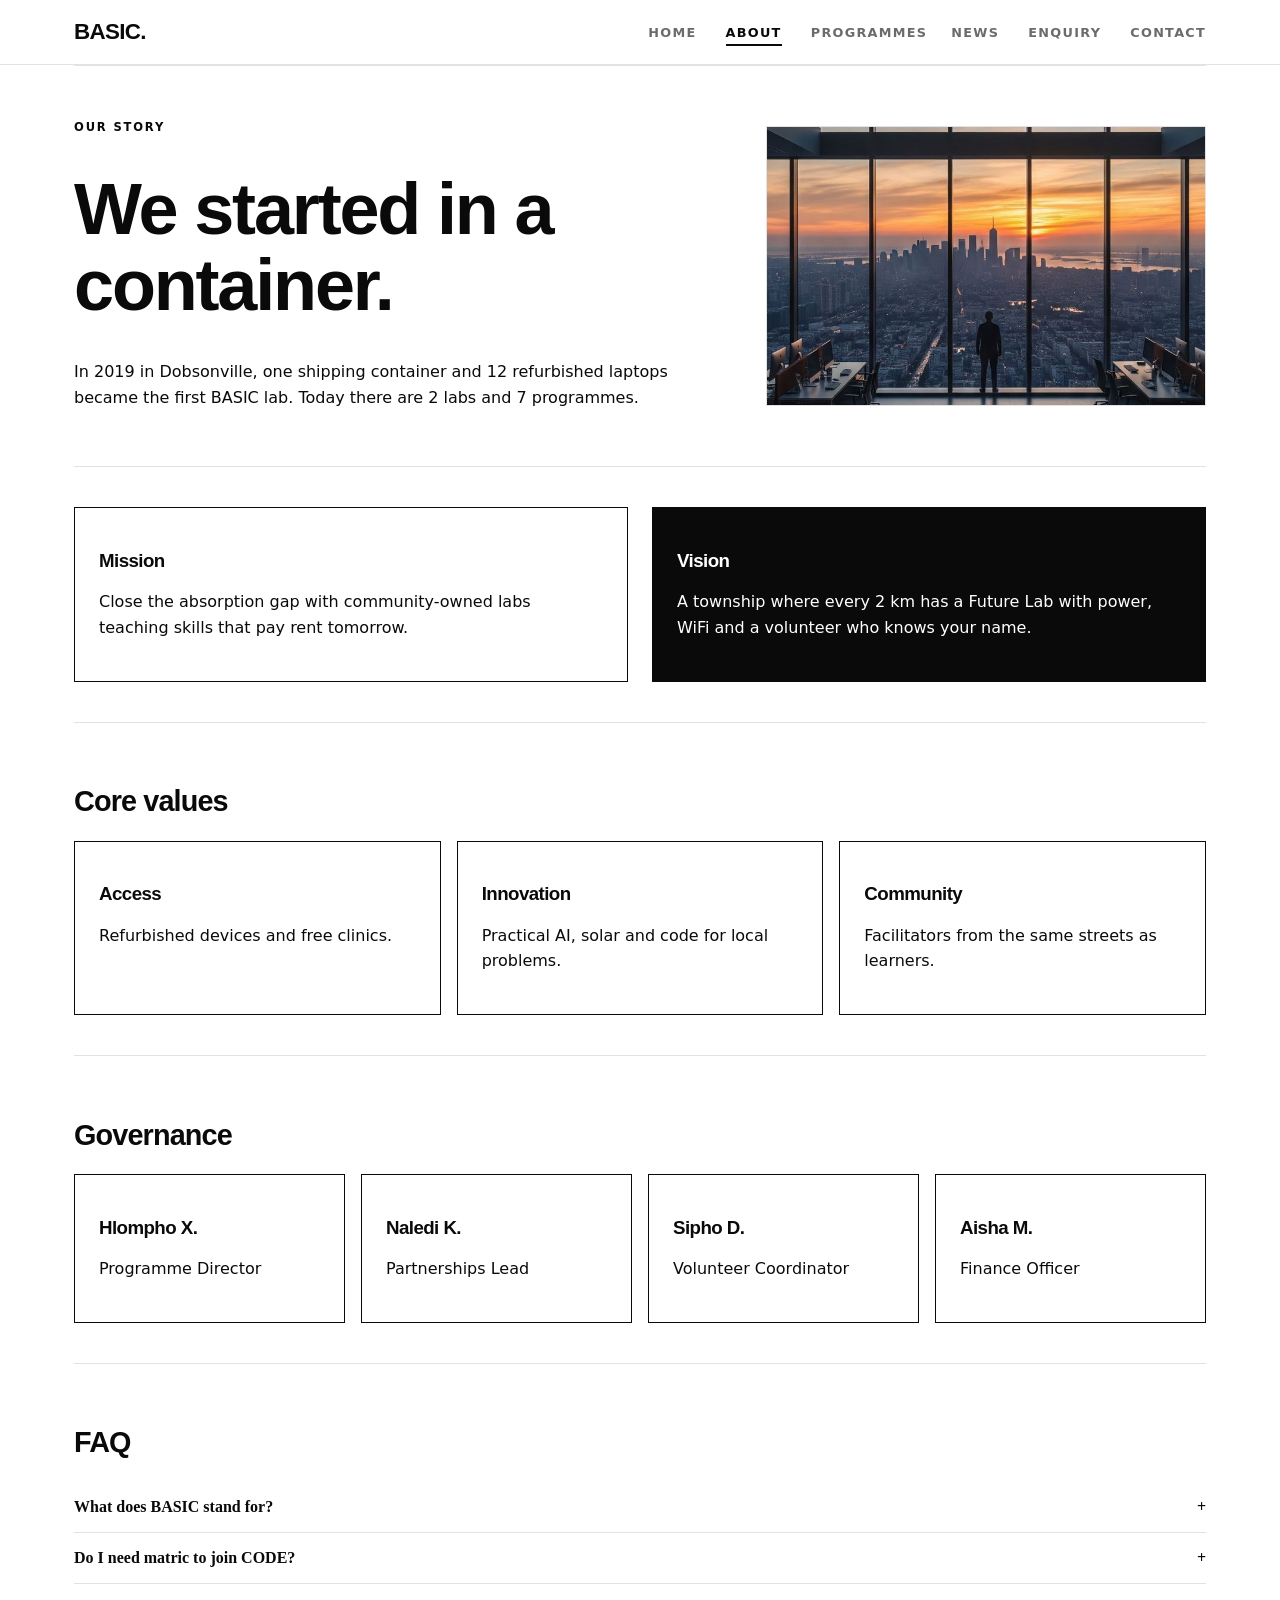
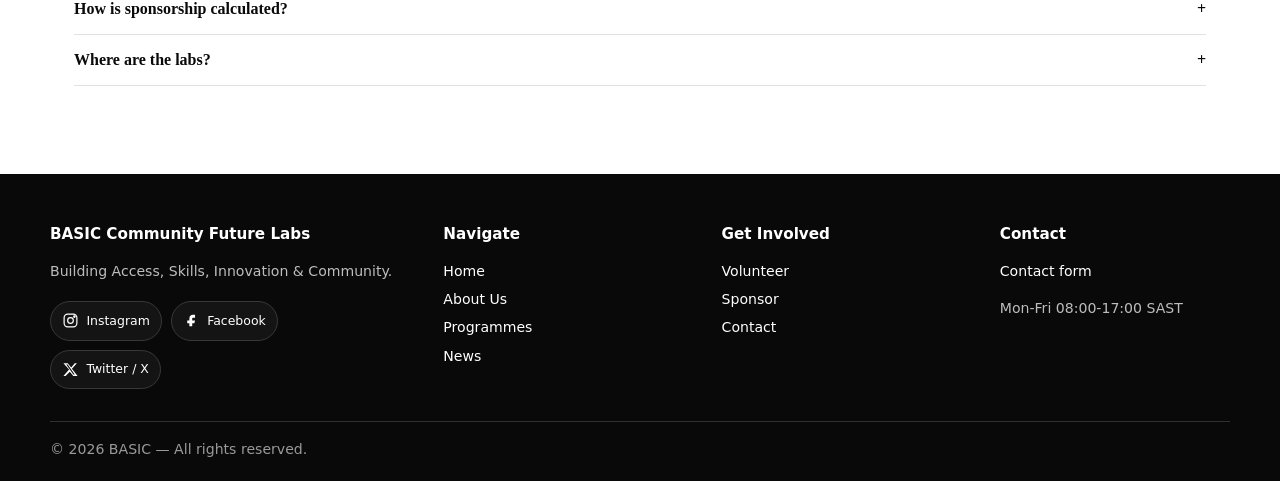
==== commit 8b273fc9: "fix: standardise page metadata and overlays Co-authored-by: Copilot <223556219+Copilot@users.noreply" ====
--- a/about.html
+++ b/about.html
@@ -2,7 +2,7 @@
 <html lang="en">
 <head>
 <meta charset="UTF-8">
-<meta name="viewport" content="width=device-width,initial-scale=1">
+<meta name="viewport" content="width=device-width,initial-scale=1"><meta http-equiv="Content-Security-Policy" content="default-src 'self'; img-src 'self' data: https:; script-src 'self' https://unpkg.com 'unsafe-inline'; style-src 'self' https://fonts.googleapis.com https://unpkg.com 'unsafe-inline'; font-src https://fonts.gstatic.com data:; connect-src 'self' https://formspree.io https://*.tile.openstreetmap.org; frame-ancestors 'none'"><meta name="referrer" content="strict-origin-when-cross-origin">
 <title>About BASIC | Mission, Vision &amp; Team</title>
 <meta name="description" content="Discover BASIC Community Future Labs, our South African community story, mission, vision, values, governance, team and answers to frequently asked questions.">
 <meta name="keywords" content="BASIC, about BASIC, mission, vision, core values, governance, FAQ, community labs, youth, Dobsonville, Umlazi, South Africa, Johannesburg, Durban">
@@ -26,7 +26,7 @@
 
 <link rel="preconnect" href="https://fonts.googleapis.com">
 <link rel="preconnect" href="https://fonts.gstatic.com" crossorigin>
-<link href="https://fonts.googleapis.com/css2?family=Inter:wght@400;600;800&family=Montserrat:wght@700;900&display=swap" rel="stylesheet">
+<link href="https://fonts.googleapis.com/css2?family=Inter:wght@400;600;800&family=Montserrat:wght@700;900&family=Space+Grotesk:wght@500;700&display=swap" rel="stylesheet">
 <link rel="stylesheet" href="css/style.css">
 <link rel="stylesheet" href="css/part3.css">
 <link rel="preload" as="image" href="images/visual.jpg">
@@ -95,7 +95,7 @@
     <nav id="nav" aria-label="Main">
       <a href="index.html">Home</a>
       <a href="about.html" class="active" aria-current="page">About</a>
-      <a href="programmes.html">Programmes</a>
+      <a href="programmes.html">Programmes</a><a href="news.html">News</a>
       <a href="enquiry.html">Enquiry</a>
       <a href="contact.html">Contact</a>
     </nav>
@@ -177,9 +177,9 @@
 <footer class="site-footer">
   <div class="container footer-grid">
     <div><h4>BASIC Community Future Labs</h4><p>Building Access, Skills, Innovation &amp; Community.</p><div class="footer-social" aria-label="Social media"><a href="https://www.instagram.com/" target="_blank" rel="noopener noreferrer" aria-label="Instagram"><svg viewBox="0 0 24 24" aria-hidden="true"><rect x="3" y="3" width="18" height="18" rx="5"></rect><circle cx="12" cy="12" r="4"></circle><circle cx="17.5" cy="6.5" r="1"></circle></svg><span>Instagram</span></a><a href="https://www.facebook.com/" target="_blank" rel="noopener noreferrer" aria-label="Facebook"><svg viewBox="0 0 24 24" aria-hidden="true"><path d="M14 8h3V4h-3c-3 0-5 2-5 5v3H6v4h3v4h4v-4h3l1-4h-4V9c0-.6.4-1 1-1z"></path></svg><span>Facebook</span></a><a href="https://twitter.com/" target="_blank" rel="noopener noreferrer" aria-label="Twitter"><svg viewBox="0 0 24 24" aria-hidden="true"><path d="M18 3h3l-7 8 8 10h-6l-5-6-6 6H2l8-9-8-9h6l5 6 5-6zm-2 16h2L8 5H6l10 14z"></path></svg><span>Twitter / X</span></a></div></div>
-    <div><h4>Navigate</h4><ul><li><a href="index.html">Home</a></li><li><a href="about.html">About Us</a></li><li><a href="programmes.html">Programmes</a></li></ul></div>
+    <div><h4>Navigate</h4><ul><li><a href="index.html">Home</a></li><li><a href="about.html">About Us</a></li><li><a href="programmes.html">Programmes</a></li><li><a href="news.html">News</a></li></ul></div>
     <div><h4>Get Involved</h4><ul><li><a href="enquiry.html">Volunteer</a></li><li><a href="enquiry.html">Sponsor</a></li><li><a href="contact.html">Contact</a></li></ul></div>
-    <div><h4>Contact</h4><p><a href="contact.html">Contact form</a></p><p><a href="contact.html">Contact form</a></p><p>Mon-Fri 08:00-17:00 SAST</p></div>
+    <div><h4>Contact</h4><p><a href="contact.html">Contact form</a></p><p>Mon-Fri 08:00-17:00 SAST</p></div>
   </div>
   <div class="container footer-bottom"><p>&copy; 2026 BASIC — All rights reserved.</p></div>
 </footer>
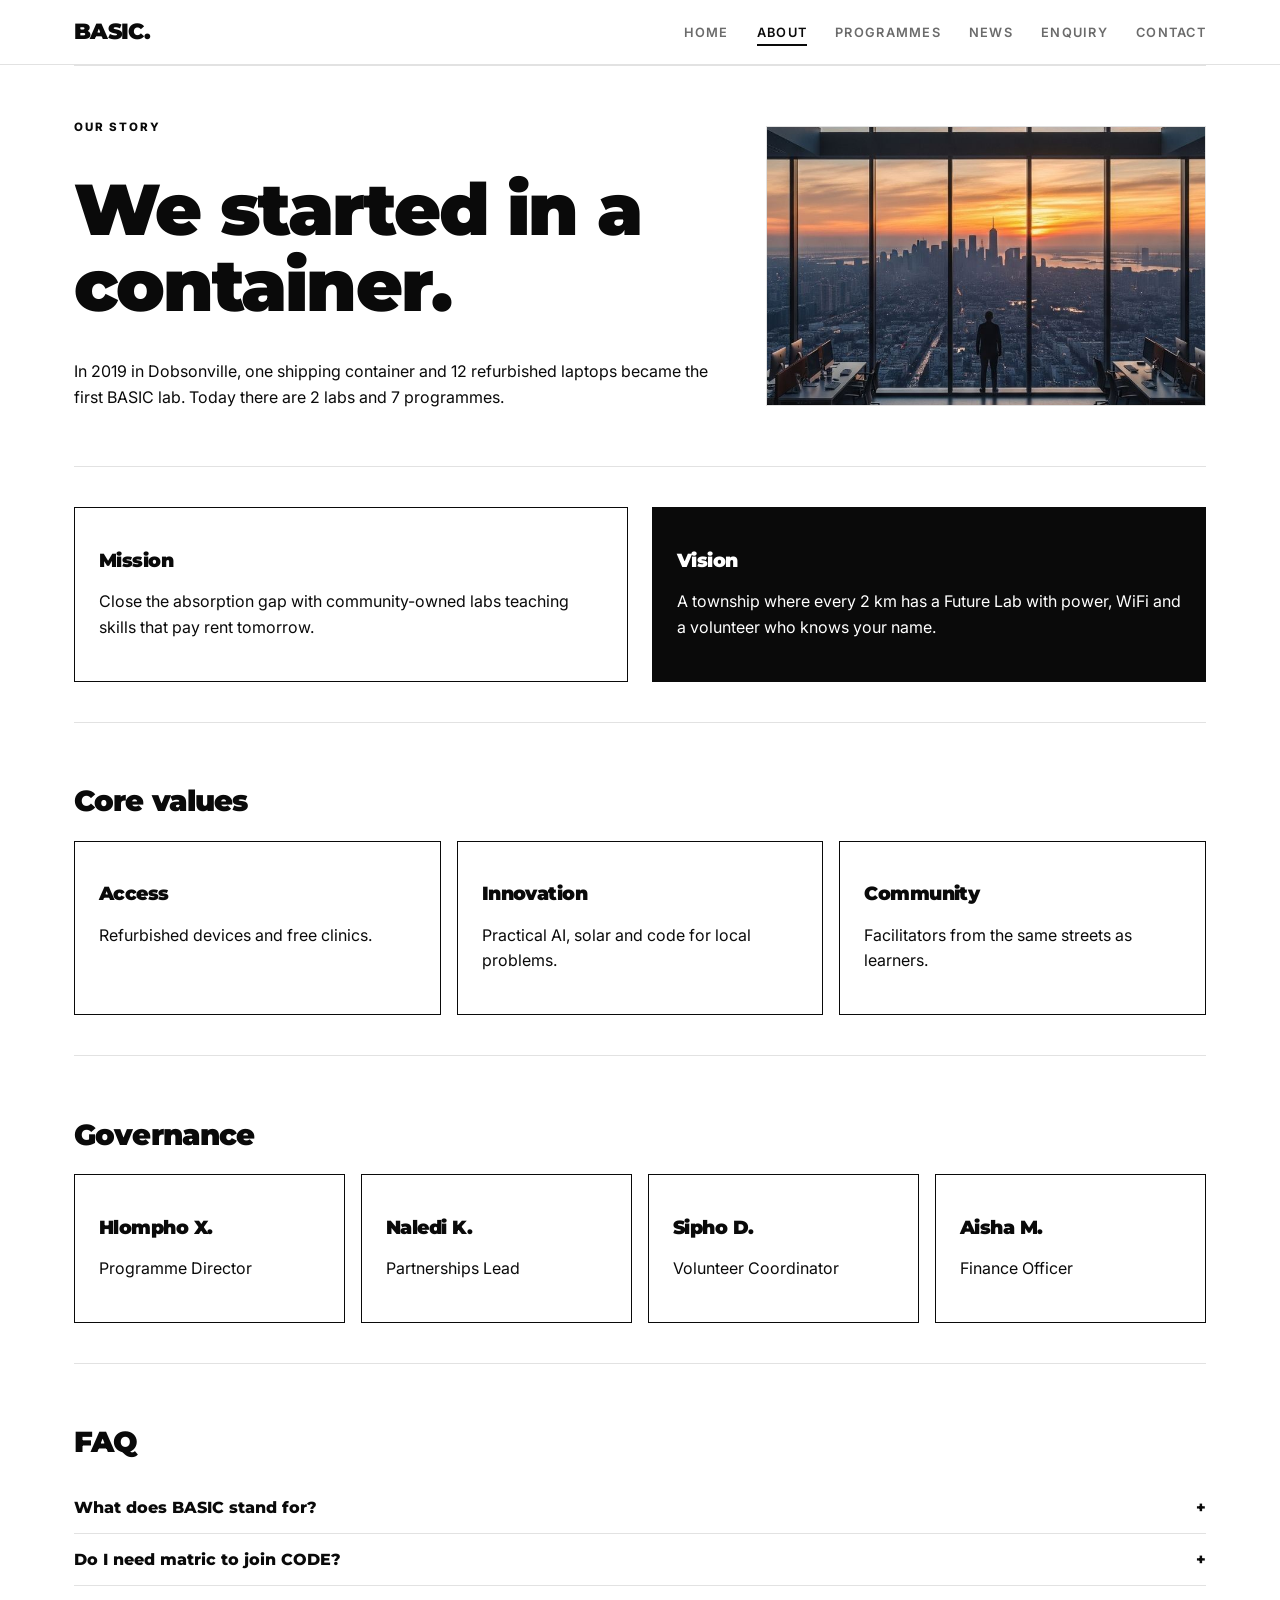
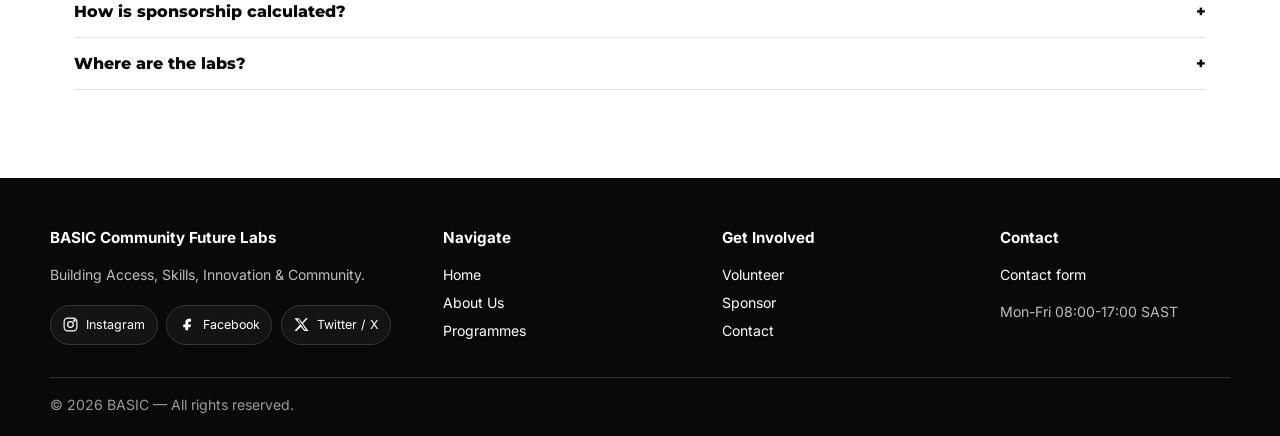
==== commit 7771112e: "fix: add news to all page navigation Co-authored-by: Copilot <223556219+Copilot@users.noreply.github" ====
--- a/about.html
+++ b/about.html
@@ -2,7 +2,7 @@
 <html lang="en">
 <head>
 <meta charset="UTF-8">
-<meta name="viewport" content="width=device-width,initial-scale=1"><meta http-equiv="Content-Security-Policy" content="default-src 'self'; img-src 'self' data: https:; script-src 'self' https://unpkg.com 'unsafe-inline'; style-src 'self' https://fonts.googleapis.com https://unpkg.com 'unsafe-inline'; font-src https://fonts.gstatic.com data:; connect-src 'self' https://formspree.io https://*.tile.openstreetmap.org; frame-ancestors 'none'"><meta name="referrer" content="strict-origin-when-cross-origin">
+<meta name="viewport" content="width=device-width,initial-scale=1">
 <title>About BASIC | Mission, Vision &amp; Team</title>
 <meta name="description" content="Discover BASIC Community Future Labs, our South African community story, mission, vision, values, governance, team and answers to frequently asked questions.">
 <meta name="keywords" content="BASIC, about BASIC, mission, vision, core values, governance, FAQ, community labs, youth, Dobsonville, Umlazi, South Africa, Johannesburg, Durban">
@@ -16,7 +16,7 @@
 <meta property="og:type" content="website">
 <meta property="og:site_name" content="BASIC">
 <meta property="og:locale" content="en_ZA">
-<meta property="og:image" content="https://44xolo.github.io/BASIC/images/TOGETHER.jpg">
+<meta property="og:image" content="https://44xolo.github.io/BASIC/images/community-members-together.jpg">
 <meta property="og:image:alt" content="BASIC makers working together in an urban workshop">
 <meta name="twitter:card" content="summary_large_image">
 <meta name="twitter:title" content="About BASIC | Mission, Vision &amp; Team">
@@ -26,10 +26,10 @@
 
 <link rel="preconnect" href="https://fonts.googleapis.com">
 <link rel="preconnect" href="https://fonts.gstatic.com" crossorigin>
-<link href="https://fonts.googleapis.com/css2?family=Inter:wght@400;600;800&family=Montserrat:wght@700;900&family=Space+Grotesk:wght@500;700&display=swap" rel="stylesheet">
+<link href="https://fonts.googleapis.com/css2?family=Inter:wght@400;600;800&family=Montserrat:wght@700;900&display=swap" rel="stylesheet">
 <link rel="stylesheet" href="css/style.css">
 <link rel="stylesheet" href="css/part3.css">
-<link rel="preload" as="image" href="images/visual.jpg">
+<link rel="preload" as="image" href="images/glass-office-city-view.jpg">
 
 <!-- Search-engine structured data describes this About page, the organisation and its FAQ questions in a format search engines can understand. -->
 <script type="application/ld+json">
@@ -95,7 +95,8 @@
     <nav id="nav" aria-label="Main">
       <a href="index.html">Home</a>
       <a href="about.html" class="active" aria-current="page">About</a>
-      <a href="programmes.html">Programmes</a><a href="news.html">News</a>
+      <a href="programmes.html">Programmes</a>
+      <a href="news.html">News</a>
       <a href="enquiry.html">Enquiry</a>
       <a href="contact.html">Contact</a>
     </nav>
@@ -112,7 +113,7 @@
       <h1 id="about-title">We started in a container.</h1>
       <p>In 2019 in Dobsonville, one shipping container and 12 refurbished laptops became the first BASIC lab. Today there are 2 labs and 7 programmes.</p>
     </div>
-    <img src="images/visual.jpg" alt="BASIC community members learning and working together" fetchpriority="high" decoding="async">
+    <img src="images/glass-office-city-view.jpg" alt="Glass-walled office at sunset overlooking a city skyline" fetchpriority="high" decoding="async">
   </section>
 
   <!-- Mission and vision cards explain the organisation's purpose and long-term goal. -->
@@ -177,7 +178,7 @@
 <footer class="site-footer">
   <div class="container footer-grid">
     <div><h4>BASIC Community Future Labs</h4><p>Building Access, Skills, Innovation &amp; Community.</p><div class="footer-social" aria-label="Social media"><a href="https://www.instagram.com/" target="_blank" rel="noopener noreferrer" aria-label="Instagram"><svg viewBox="0 0 24 24" aria-hidden="true"><rect x="3" y="3" width="18" height="18" rx="5"></rect><circle cx="12" cy="12" r="4"></circle><circle cx="17.5" cy="6.5" r="1"></circle></svg><span>Instagram</span></a><a href="https://www.facebook.com/" target="_blank" rel="noopener noreferrer" aria-label="Facebook"><svg viewBox="0 0 24 24" aria-hidden="true"><path d="M14 8h3V4h-3c-3 0-5 2-5 5v3H6v4h3v4h4v-4h3l1-4h-4V9c0-.6.4-1 1-1z"></path></svg><span>Facebook</span></a><a href="https://twitter.com/" target="_blank" rel="noopener noreferrer" aria-label="Twitter"><svg viewBox="0 0 24 24" aria-hidden="true"><path d="M18 3h3l-7 8 8 10h-6l-5-6-6 6H2l8-9-8-9h6l5 6 5-6zm-2 16h2L8 5H6l10 14z"></path></svg><span>Twitter / X</span></a></div></div>
-    <div><h4>Navigate</h4><ul><li><a href="index.html">Home</a></li><li><a href="about.html">About Us</a></li><li><a href="programmes.html">Programmes</a></li><li><a href="news.html">News</a></li></ul></div>
+    <div><h4>Navigate</h4><ul><li><a href="index.html">Home</a></li><li><a href="about.html">About Us</a></li><li><a href="programmes.html">Programmes</a></li></ul></div>
     <div><h4>Get Involved</h4><ul><li><a href="enquiry.html">Volunteer</a></li><li><a href="enquiry.html">Sponsor</a></li><li><a href="contact.html">Contact</a></li></ul></div>
     <div><h4>Contact</h4><p><a href="contact.html">Contact form</a></p><p>Mon-Fri 08:00-17:00 SAST</p></div>
   </div>
--- a/css/part3.css
+++ b/css/part3.css
@@ -76,3 +76,20 @@
 @media (max-width: 520px) {
   .gallery-grid { grid-template-columns: 1fr; overflow: visible; }
 }
+
+.checks{border:0;padding:0;margin:0 0 1rem}.checks legend{font-size:.72rem;text-transform:uppercase;letter-spacing:.06em;font-weight:700;margin-bottom:.4rem}.check{display:flex;align-items:center;gap:.5rem;text-transform:none;letter-spacing:0;font-size:.85rem;font-weight:400;margin-bottom:.35rem}.check input{width:auto;margin:0}select.invalid{border-color:#dc2626}select.valid{border-color:#16a34a}.checks .field-error{margin-top:.25rem}
+
+/* News archive */
+.news-filters{display:flex;flex-wrap:wrap;gap:.65rem;margin:1.5rem 0 1rem}
+.news-filters .tab{cursor:pointer}
+#news-count{margin:.25rem 0 1rem;color:var(--muted,#5b6573);font-weight:600}
+.news-grid{display:grid;grid-template-columns:repeat(2,minmax(0,1fr));gap:1.25rem}
+.news-card{overflow:hidden;border:1px solid var(--line,#d7dbe3);border-radius:18px;background:var(--bg,#fff);box-shadow:0 12px 30px rgba(20,32,51,.08)}
+.news-card[hidden]{display:none}
+.news-card img{display:block;width:100%;height:220px;object-fit:cover}
+.news-card>div{padding:1.25rem}
+.news-meta{display:flex;align-items:center;justify-content:space-between;gap:1rem;margin-bottom:.75rem;color:var(--muted,#5b6573)}
+.news-card h3{margin:.25rem 0 .65rem}
+.newsletter{display:grid;grid-template-columns:minmax(0,1fr) minmax(280px,420px);gap:2rem;align-items:center;margin-top:3rem;padding:2rem;border-radius:20px;background:var(--soft,#f3f7ff)}
+.newsletter .news-form{margin:0}
+@media(max-width:760px){.news-grid{grid-template-columns:1fr}.newsletter{grid-template-columns:1fr}.news-card img{height:200px}}
